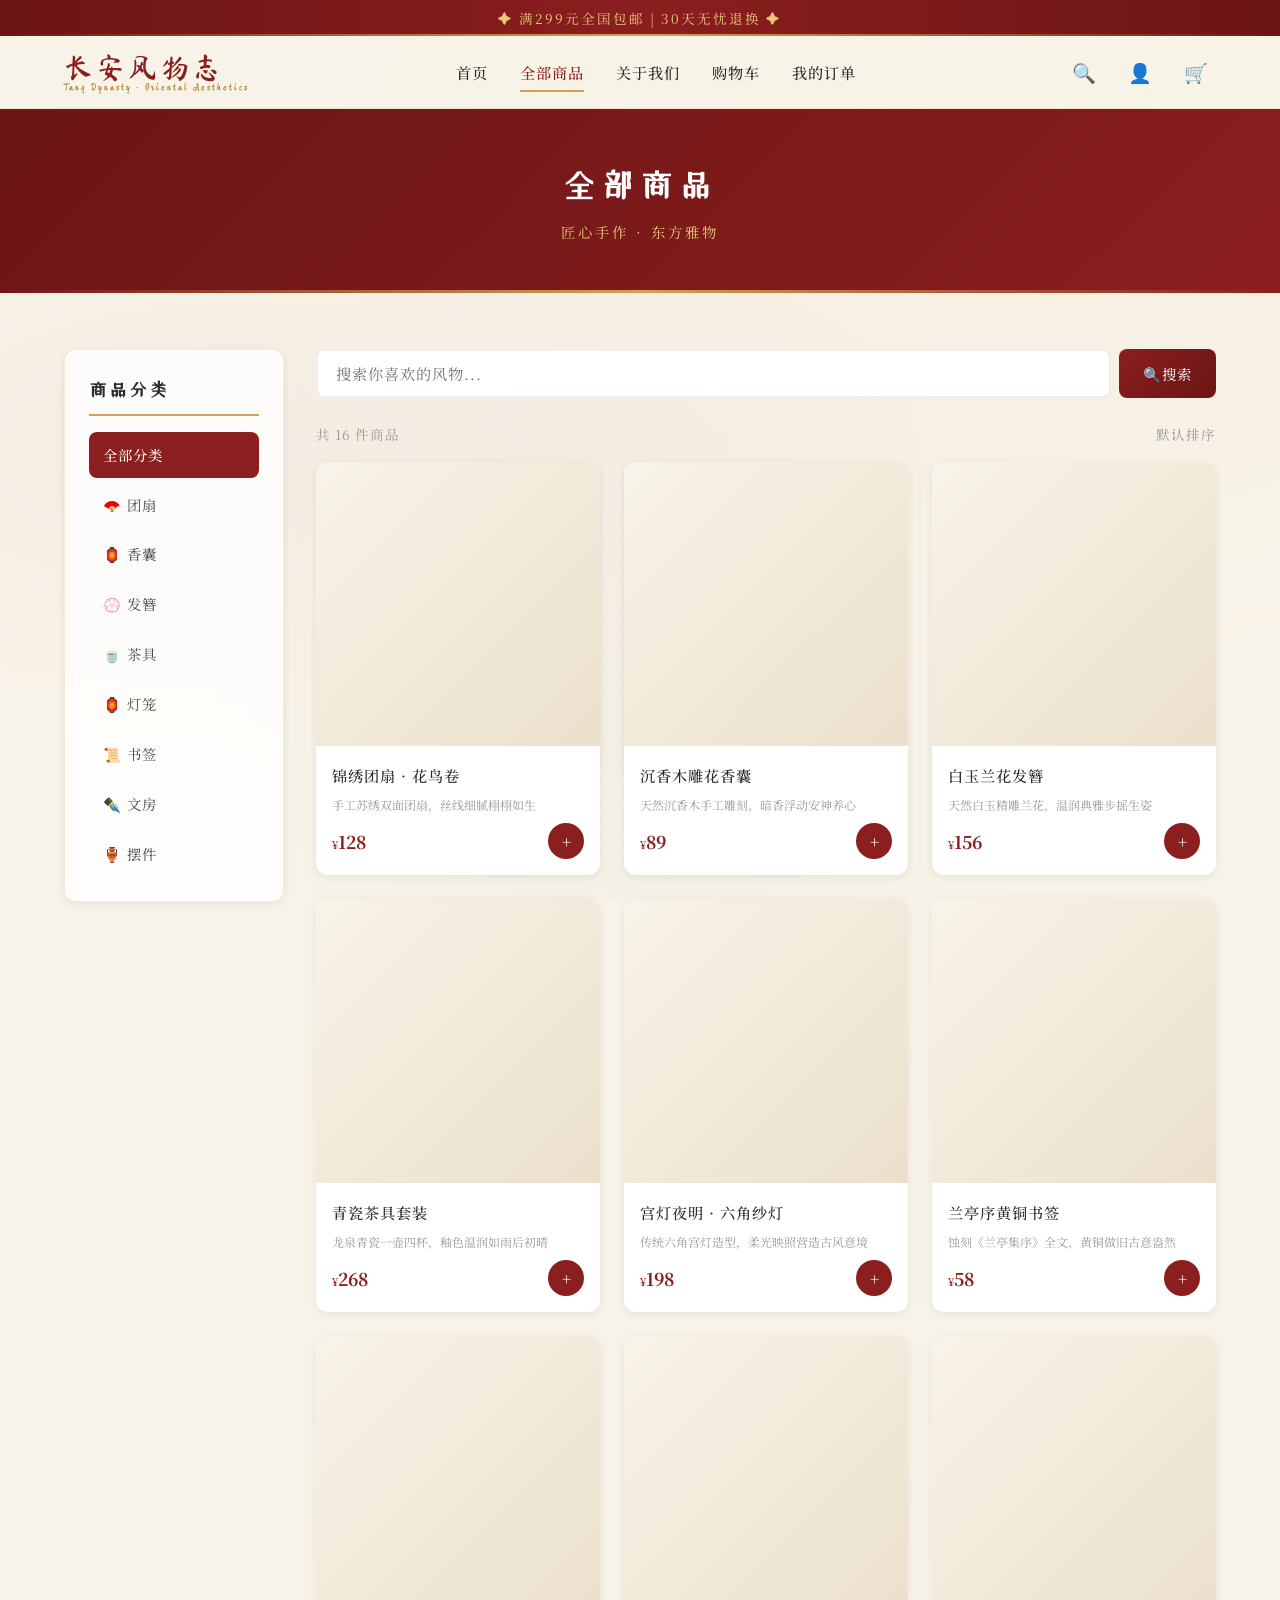
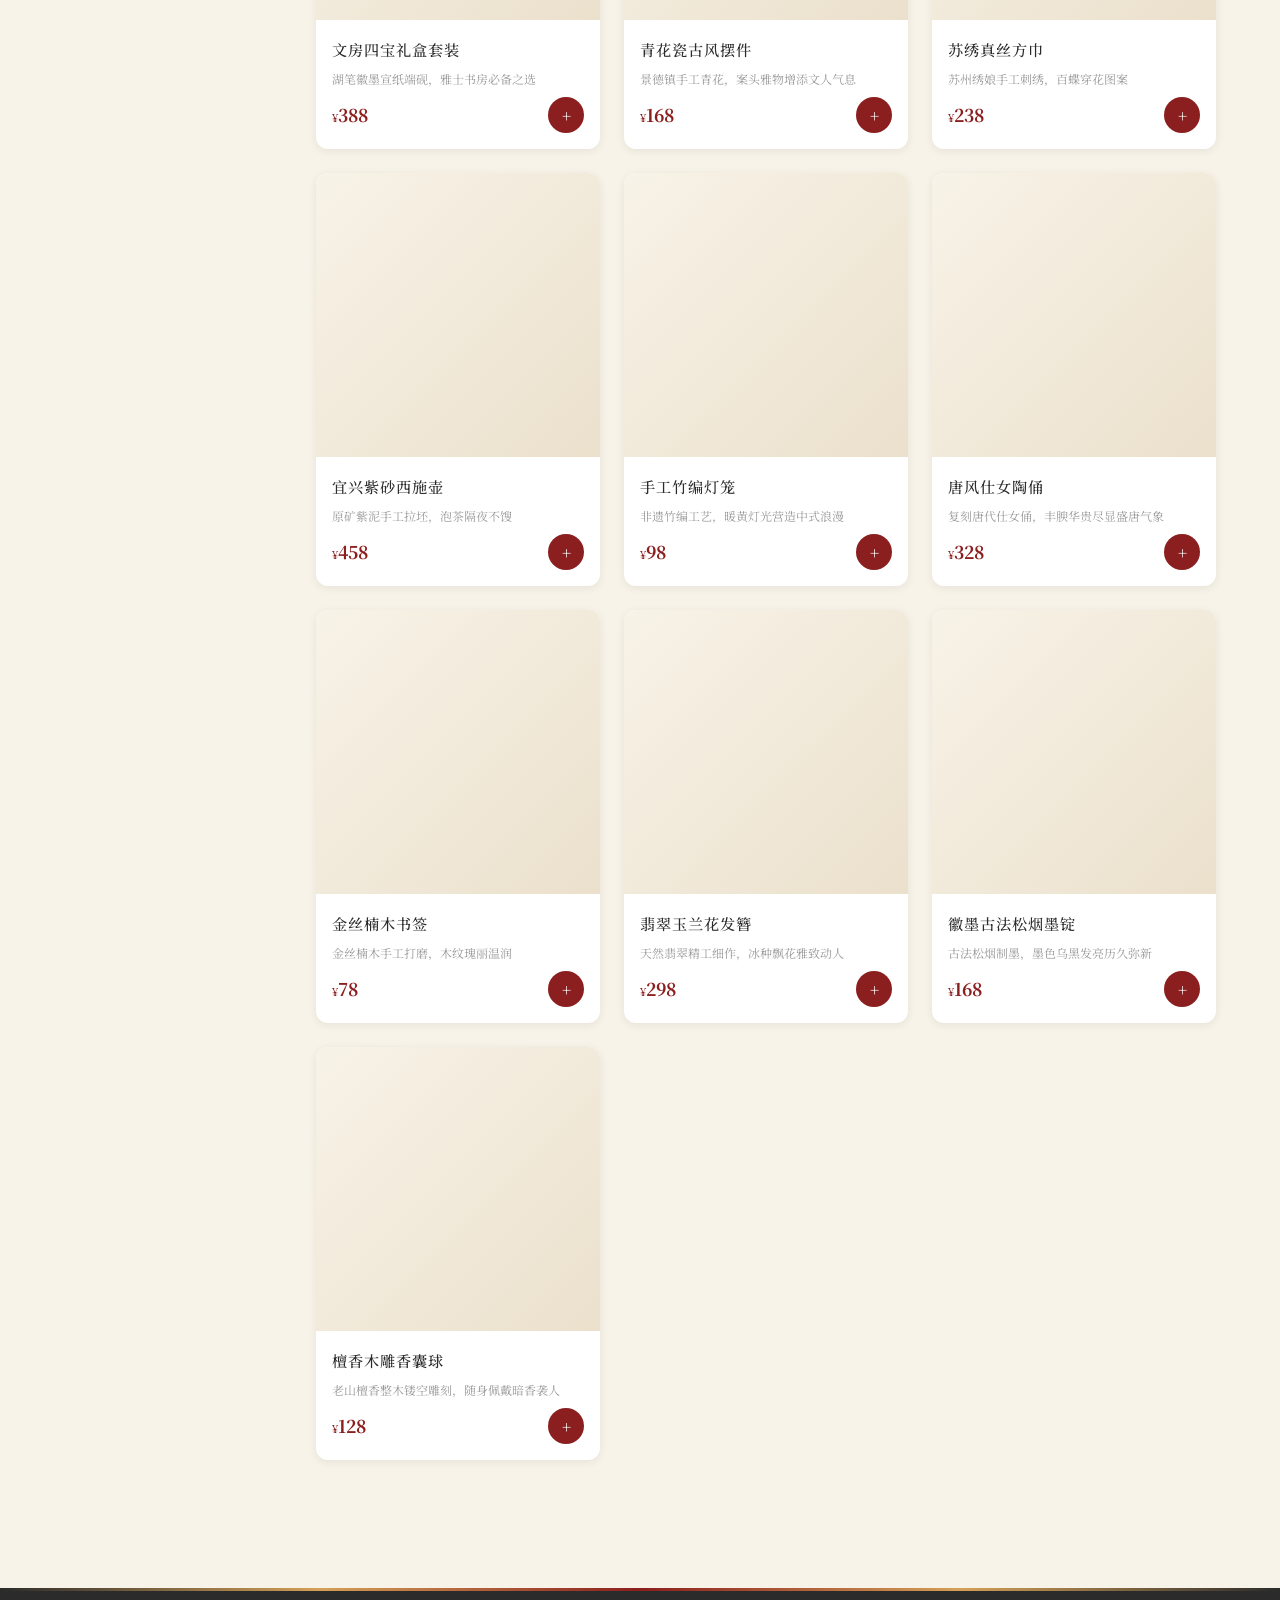
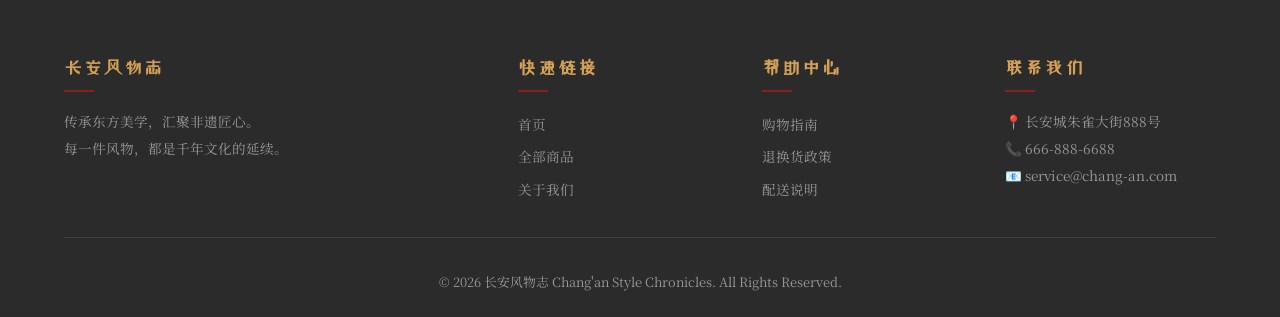
==== pages/products.html @ 7e583ea1 "Add files via upload" ====
<!DOCTYPE html>
<html lang="zh-CN">
<head>
  <meta charset="UTF-8">
  <meta name="viewport" content="width=device-width, initial-scale=1.0">
  <title>全部商品 - 长安风物志</title>
  <link rel="stylesheet" href="../css/style.css">
  <link rel="stylesheet" href="../css/products.css">
</head>
<body>

  <!-- 顶部公告栏 -->
  <div class="announcement-bar">
    <span>✦ 满299元全国包邮 | 30天无忧退换 ✦</span>
  </div>

  <!-- 导航栏 -->
  <header class="main-header">
    <div class="container">
      <a href="../index.html" class="logo">
        <img src="../images/logo/logo.png" alt="长安风物志" onerror="this.style.display='none'">
        <span class="logo-text">长安风物志<span class="logo-sub">Tang Dynasty · Oriental Aesthetics</span></span>
      </a>
      <nav class="main-nav">
        <a href="../index.html">首页</a>
        <a href="products.html" class="active">全部商品</a>
        <a href="about.html">关于我们</a>
        <a href="cart.html">购物车</a>
        <a href="order.html">我的订单</a>
      </nav>
      <div class="nav-actions">
        <a href="products.html" class="nav-icon" title="搜索"><img src="../images/icons/search.svg" alt="搜索" style="width:22px;height:22px;" onerror="this.outerHTML='🔍'"></a>
        <a href="login.html" class="nav-icon" title="登录"><img src="../images/icons/user.svg" alt="用户" style="width:22px;height:22px;" onerror="this.outerHTML='👤'"></a>
        <a href="cart.html" class="nav-icon" title="购物车">
          <img src="../images/icons/cart.svg" alt="购物车" style="width:22px;height:22px;" onerror="this.outerHTML='🛒'">
          <span class="cart-badge" id="cart-count">0</span>
        </a>
        <button class="mobile-menu-btn" aria-label="菜单">
          <span></span><span></span><span></span>
        </button>
      </div>
    </div>
  </header>

  <main>
    <!-- 页面标题 -->
    <section class="page-banner">
      <div class="container">
        <h1>全部商品</h1>
        <p>匠心手作 · 东方雅物</p>
      </div>
    </section>

    <div class="container">
      <div class="products-layout">
        <!-- 左侧分类栏 -->
        <aside class="sidebar">
          <h3>商品分类</h3>
          <ul class="category-list" id="categoryList">
            <li><a href="#" class="category-item active" data-category="all">全部分类</a></li>
            <li><a href="#" class="category-item" data-category="fan">🪭 团扇</a></li>
            <li><a href="#" class="category-item" data-category="sachet">🏮 香囊</a></li>
            <li><a href="#" class="category-item" data-category="hairpin">💮 发簪</a></li>
            <li><a href="#" class="category-item" data-category="tea">🍵 茶具</a></li>
            <li><a href="#" class="category-item" data-category="lantern">🏮 灯笼</a></li>
            <li><a href="#" class="category-item" data-category="bookmark">📜 书签</a></li>
            <li><a href="#" class="category-item" data-category="stationery">✒️ 文房</a></li>
            <li><a href="#" class="category-item" data-category="ornament">🏺 摆件</a></li>
          </ul>
        </aside>

        <!-- 右侧商品区 -->
        <div class="products-main">
          <!-- 搜索栏 -->
          <div class="search-bar">
            <input type="text" id="searchInput" placeholder="搜索你喜欢的风物...">
            <button id="searchBtn"><img src="../images/icons/search.svg" alt="" style="width:18px;height:18px;" onerror="this.outerHTML='🔍'">搜索</button>
          </div>

          <!-- 结果信息 -->
          <div class="products-info">
            <span id="resultCount">共 16 件商品</span>
            <span class="sort-hint">默认排序</span>
          </div>

          <!-- 商品网格 -->
          <div class="products-grid" id="productsGrid">
            <!-- 由JS动态渲染 -->
          </div>
        </div>
      </div>
    </div>
  </main>

  <!-- 页脚 -->
  <footer class="main-footer">
    <div class="container">
      <div class="footer-grid">
        <div class="footer-col">
          <h3>长安风物志</h3>
          <p>传承东方美学，汇聚非遗匠心。<br>每一件风物，都是千年文化的延续。</p>
        </div>
        <div class="footer-col">
          <h3>快速链接</h3>
          <a href="../index.html">首页</a>
          <a href="products.html">全部商品</a>
          <a href="about.html">关于我们</a>
        </div>
        <div class="footer-col">
          <h3>帮助中心</h3>
          <a href="#">购物指南</a>
          <a href="#">退换货政策</a>
          <a href="#">配送说明</a>
        </div>
        <div class="footer-col">
          <h3>联系我们</h3>
          <p>📍 长安城朱雀大街888号<br>📞 666-888-6688<br>📧 service@chang-an.com</p>
        </div>
      </div>
      <div class="footer-bottom">
        <p>&copy; 2026 长安风物志 Chang'an Style Chronicles. All Rights Reserved. </p>
      </div>
    </div>
  </footer>

  <script src="../js/storage.js"></script>
  <script src="../js/toast.js"></script>
  <script src="../js/auth.js"></script>
  <script src="../js/main.js"></script>
  <script src="../js/products.js"></script>
</body>
</html>
---- css/style.css ----
/* ============================================================
   长安风物志 - 全局样式表
   主色调：中国红 #8B1E1E | 鎏金色 #D4A056 | 宣纸米白 #F8F3E8 | 墨黑 #2B2B2B
   ============================================================ */

/* --- Google Fonts 中文字体 --- */
@import url('https://fonts.googleapis.com/css2?family=Noto+Serif+SC:wght@400;500;700;900&family=Ma+Shan+Zheng&family=ZCOOL+XiaoWei&display=swap');

/* --- CSS 变量 --- */
:root {
  /* 主色 */
  --red: #8B1E1E;
  --red-dark: #6B1515;
  --red-light: #A33030;
  --gold: #D4A056;
  --gold-light: #E8C97A;
  --gold-dark: #B8873A;
  --cream: #F8F3E8;
  --cream-dark: #EBE0CC;
  --ink: #2B2B2B;
  --ink-light: #4A4A4A;
  --white: #FFFFFF;
  --gray: #999999;
  --gray-light: #EEEEEE;

  /* 功能色 */
  --success: #5B8C5A;
  --warning: #E8A840;
  --danger: #C04040;
  --info: #6B8EA0;

  /* 字体 */
  --font-body: 'Noto Serif SC', 'SimSun', 'STSong', serif;
  --font-decorative: 'Ma Shan Zheng', 'STKaiti', cursive;
  --font-heading: 'ZCOOL XiaoWei', 'Noto Serif SC', 'STKaiti', serif;

  /* 间距 */
  --spacing-xs: 4px;
  --spacing-sm: 8px;
  --spacing-md: 16px;
  --spacing-lg: 24px;
  --spacing-xl: 32px;
  --spacing-2xl: 48px;
  --spacing-3xl: 64px;

  /* 圆角 */
  --radius-sm: 4px;
  --radius-md: 8px;
  --radius-lg: 12px;
  --radius-xl: 16px;
  --radius-round: 50%;

  /* 阴影 */
  --shadow-sm: 0 2px 8px rgba(43, 43, 43, 0.08);
  --shadow-md: 0 4px 16px rgba(43, 43, 43, 0.12);
  --shadow-lg: 0 8px 32px rgba(43, 43, 43, 0.16);
  --shadow-gold: 0 4px 20px rgba(212, 160, 86, 0.3);

  /* 过渡 */
  --transition-fast: 0.2s ease;
  --transition-normal: 0.3s ease;
  --transition-slow: 0.5s ease;

  /* 容器宽度 */
  --container-max: 1200px;
  --header-height: 72px;
}

/* --- CSS Reset --- */
*,
*::before,
*::after {
  margin: 0;
  padding: 0;
  box-sizing: border-box;
}

html {
  font-size: 16px;
  scroll-behavior: smooth;
  -webkit-font-smoothing: antialiased;
  -moz-osx-font-smoothing: grayscale;
}

body {
  font-family: var(--font-body);
  color: var(--ink);
  background-color: var(--cream);
  line-height: 1.8;
  min-height: 100vh;
  /* 宣纸纹理背景 */
  background-image:
    radial-gradient(ellipse at 20% 50%, rgba(139, 30, 30, 0.03) 0%, transparent 50%),
    radial-gradient(ellipse at 80% 20%, rgba(212, 160, 86, 0.04) 0%, transparent 50%),
    radial-gradient(ellipse at 50% 80%, rgba(43, 43, 43, 0.02) 0%, transparent 50%);
  background-attachment: fixed;
}

a {
  text-decoration: none;
  color: inherit;
  transition: color var(--transition-fast);
}

ul, ol {
  list-style: none;
}

img {
  max-width: 100%;
  height: auto;
  display: block;
}

button {
  cursor: pointer;
  border: none;
  outline: none;
  font-family: var(--font-body);
  transition: all var(--transition-normal);
}

input, textarea {
  font-family: var(--font-body);
  outline: none;
  border: none;
}

/* --- 容器 --- */
.container {
  max-width: var(--container-max);
  margin: 0 auto;
  padding: 0 var(--spacing-lg);
}

/* --- 顶部公告栏 --- */
.announcement-bar {
  background: linear-gradient(90deg, var(--red-dark), var(--red), var(--red-dark));
  color: var(--gold-light);
  text-align: center;
  font-size: 0.85rem;
  padding: 6px 0;
  letter-spacing: 2px;
  position: relative;
  overflow: hidden;
}

.announcement-bar::after {
  content: '';
  position: absolute;
  bottom: 0;
  left: 0;
  right: 0;
  height: 2px;
  background: linear-gradient(90deg, transparent, var(--gold), transparent);
}

.announcement-bar span {
  animation: announcementFade 3s ease-in-out infinite;
}

@keyframes announcementFade {
  0%, 100% { opacity: 0.7; }
  50% { opacity: 1; }
}

/* --- 导航栏 --- */
.main-header {
  background: rgba(248, 243, 232, 0.92);
  backdrop-filter: blur(12px);
  -webkit-backdrop-filter: blur(12px);
  border-bottom: 1px solid rgba(212, 160, 86, 0.25);
  position: sticky;
  top: 0;
  z-index: 1000;
  transition: all var(--transition-normal);
}

.main-header.scrolled {
  box-shadow: var(--shadow-md);
  background: rgba(248, 243, 232, 0.98);
}

.main-header .container {
  display: flex;
  align-items: center;
  justify-content: space-between;
  height: var(--header-height);
}

/* Logo */
.logo {
  display: flex;
  align-items: center;
  gap: var(--spacing-sm);
}

.logo img {
  height: 48px;
  width: auto;
}

.logo-text {
  font-family: var(--font-decorative);
  font-size: 1.8rem;
  color: var(--red);
  letter-spacing: 3px;
  line-height: 1;
}

.logo-sub {
  font-size: 0.65rem;
  color: var(--gold-dark);
  letter-spacing: 2px;
  display: block;
}

/* 导航链接 */
.main-nav {
  display: flex;
  align-items: center;
  gap: var(--spacing-xl);
}

.main-nav a {
  font-size: 0.95rem;
  color: var(--ink);
  letter-spacing: 1px;
  position: relative;
  padding: 4px 0;
  font-weight: 500;
}

.main-nav a::after {
  content: '';
  position: absolute;
  bottom: -2px;
  left: 0;
  width: 0;
  height: 2px;
  background: var(--gold);
  transition: width var(--transition-normal);
}

.main-nav a:hover {
  color: var(--red);
}

.main-nav a:hover::after,
.main-nav a.active::after {
  width: 100%;
}

.main-nav a.active {
  color: var(--red);
}

/* 导航右侧图标 */
.nav-actions {
  display: flex;
  align-items: center;
  gap: var(--spacing-md);
}

.nav-icon {
  width: 40px;
  height: 40px;
  display: flex;
  align-items: center;
  justify-content: center;
  border-radius: var(--radius-round);
  transition: all var(--transition-normal);
  font-size: 1.2rem;
  color: var(--ink);
  position: relative;
}

.nav-icon:hover {
  background: rgba(212, 160, 86, 0.15);
  color: var(--red);
}

/* 购物车角标 */
.cart-badge {
  position: absolute;
  top: -2px;
  right: -2px;
  background: var(--red);
  color: var(--white);
  font-size: 0.7rem;
  min-width: 18px;
  height: 18px;
  border-radius: 9px;
  display: flex;
  align-items: center;
  justify-content: center;
  font-weight: 700;
  padding: 0 4px;
}

/* 移动端菜单按钮 */
.mobile-menu-btn {
  display: none;
  flex-direction: column;
  gap: 5px;
  background: none;
  padding: 8px;
}

.mobile-menu-btn span {
  width: 24px;
  height: 2px;
  background: var(--ink);
  border-radius: 2px;
  transition: all var(--transition-normal);
}

/* --- 页脚 --- */
.main-footer {
  background: var(--ink);
  color: var(--cream);
  padding: var(--spacing-3xl) 0 var(--spacing-lg);
  margin-top: var(--spacing-3xl);
  position: relative;
}

.main-footer::before {
  content: '';
  position: absolute;
  top: 0;
  left: 0;
  right: 0;
  height: 3px;
  background: linear-gradient(90deg, transparent, var(--gold), var(--red), var(--gold), transparent);
}

.footer-grid {
  display: grid;
  grid-template-columns: 2fr 1fr 1fr 1fr;
  gap: var(--spacing-xl);
}

.footer-col h3 {
  font-family: var(--font-heading);
  font-size: 1.1rem;
  color: var(--gold);
  margin-bottom: var(--spacing-md);
  letter-spacing: 2px;
  padding-bottom: var(--spacing-sm);
  position: relative;
}

.footer-col h3::after {
  content: '';
  position: absolute;
  bottom: 0;
  left: 0;
  width: 30px;
  height: 2px;
  background: var(--red);
}

.footer-col p {
  font-size: 0.85rem;
  color: var(--gray);
  line-height: 2;
}

.footer-col a {
  display: block;
  font-size: 0.85rem;
  color: var(--gray);
  padding: 4px 0;
  transition: all var(--transition-fast);
}

.footer-col a:hover {
  color: var(--gold);
  padding-left: 4px;
}

.footer-bottom {
  text-align: center;
  padding-top: var(--spacing-xl);
  margin-top: var(--spacing-xl);
  border-top: 1px solid rgba(255, 255, 255, 0.1);
  font-size: 0.8rem;
  color: var(--gray);
}

/* --- 通用按钮 --- */
.btn {
  display: inline-flex;
  align-items: center;
  justify-content: center;
  gap: var(--spacing-sm);
  padding: 10px 28px;
  border-radius: var(--radius-md);
  font-size: 0.95rem;
  font-weight: 500;
  letter-spacing: 1px;
  transition: all var(--transition-normal);
  cursor: pointer;
  border: 2px solid transparent;
}

.btn-primary {
  background: linear-gradient(135deg, var(--red), var(--red-dark));
  color: var(--white);
  box-shadow: 0 4px 15px rgba(139, 30, 30, 0.3);
}

.btn-primary:hover {
  background: linear-gradient(135deg, var(--red-light), var(--red));
  box-shadow: 0 6px 20px rgba(139, 30, 30, 0.4);
  transform: translateY(-2px);
}

.btn-gold {
  background: linear-gradient(135deg, var(--gold), var(--gold-dark));
  color: var(--white);
  box-shadow: 0 4px 15px rgba(212, 160, 86, 0.3);
}

.btn-gold:hover {
  background: linear-gradient(135deg, var(--gold-light), var(--gold));
  box-shadow: 0 6px 20px rgba(212, 160, 86, 0.4);
  transform: translateY(-2px);
}

.btn-outline {
  background: transparent;
  border: 2px solid var(--gold);
  color: var(--gold-dark);
}

.btn-outline:hover {
  background: var(--gold);
  color: var(--white);
  transform: translateY(-2px);
}

.btn-ghost {
  background: transparent;
  border: 2px solid var(--gray-light);
  color: var(--ink-light);
}

.btn-ghost:hover {
  border-color: var(--gold);
  color: var(--gold-dark);
}

.btn-sm {
  padding: 6px 16px;
  font-size: 0.8rem;
}

.btn-lg {
  padding: 14px 40px;
  font-size: 1.1rem;
  border-radius: var(--radius-lg);
}

/* --- 区块标题 --- */
.section-header {
  text-align: center;
  margin-bottom: var(--spacing-2xl);
}

.section-header .section-label {
  display: inline-block;
  font-family: var(--font-decorative);
  font-size: 1.2rem;
  color: var(--gold-dark);
  letter-spacing: 4px;
  margin-bottom: var(--spacing-sm);
}

.section-label-decorated::before,
.section-label-decorated::after {
  content: '◆';
  font-size: 0.5rem;
  vertical-align: middle;
  margin: 0 var(--spacing-sm);
  color: var(--gold);
}

.section-header h2 {
  font-family: var(--font-heading);
  font-size: 2rem;
  color: var(--ink);
  letter-spacing: 3px;
  margin-bottom: var(--spacing-sm);
}

.section-header .section-desc {
  color: var(--gray);
  font-size: 0.9rem;
  letter-spacing: 1px;
}

.section-header .section-line {
  display: block;
  width: 60px;
  height: 2px;
  background: linear-gradient(90deg, transparent, var(--gold), transparent);
  margin: var(--spacing-md) auto 0;
}

/* --- 商品卡片（通用） --- */
.product-card {
  background: var(--white);
  border-radius: var(--radius-lg);
  overflow: hidden;
  box-shadow: var(--shadow-sm);
  transition: all var(--transition-normal);
  position: relative;
}

.product-card:hover {
  transform: translateY(-6px);
  box-shadow: var(--shadow-lg);
}

.product-card .card-img {
  position: relative;
  overflow: hidden;
  aspect-ratio: 1 / 1;
  background: var(--cream-dark);
}

.product-card .card-img img {
  width: 100%;
  height: 100%;
  object-fit: cover;
  transition: transform var(--transition-slow);
}

.product-card:hover .card-img img {
  transform: scale(1.08);
}

.product-card .card-tag {
  position: absolute;
  top: 12px;
  left: 12px;
  background: var(--red);
  color: var(--white);
  font-size: 0.7rem;
  padding: 3px 10px;
  border-radius: var(--radius-sm);
  letter-spacing: 1px;
}

.product-card .card-tag.new {
  background: var(--gold-dark);
}

.product-card .card-tag.hot {
  background: var(--red);
}

.product-card .card-fav {
  position: absolute;
  top: 12px;
  right: 12px;
  width: 36px;
  height: 36px;
  border-radius: var(--radius-round);
  background: rgba(255, 255, 255, 0.9);
  display: flex;
  align-items: center;
  justify-content: center;
  font-size: 1rem;
  color: var(--gray);
  transition: all var(--transition-fast);
  cursor: pointer;
  border: none;
}

.product-card .card-fav:hover,
.product-card .card-fav.active {
  color: var(--red);
  transform: scale(1.15);
}

.product-card .card-info {
  padding: var(--spacing-md);
}

.product-card .card-name {
  font-size: 0.95rem;
  font-weight: 500;
  color: var(--ink);
  margin-bottom: 4px;
  letter-spacing: 1px;
  white-space: nowrap;
  overflow: hidden;
  text-overflow: ellipsis;
}

.product-card .card-desc {
  font-size: 0.75rem;
  color: var(--gray);
  margin-bottom: var(--spacing-sm);
  white-space: nowrap;
  overflow: hidden;
  text-overflow: ellipsis;
}

.product-card .card-bottom {
  display: flex;
  align-items: center;
  justify-content: space-between;
}

.product-card .card-price {
  font-size: 1.1rem;
  font-weight: 700;
  color: var(--red);
}

.product-card .card-price .unit {
  font-size: 0.7rem;
  font-weight: 400;
}

.product-card .card-price .original {
  font-size: 0.75rem;
  color: var(--gray);
  text-decoration: line-through;
  margin-left: 6px;
  font-weight: 400;
}

.product-card .card-cart-btn {
  width: 36px;
  height: 36px;
  border-radius: var(--radius-round);
  background: var(--red);
  color: var(--white);
  display: flex;
  align-items: center;
  justify-content: center;
  font-size: 1rem;
  transition: all var(--transition-fast);
  border: none;
  cursor: pointer;
}

.product-card .card-cart-btn:hover {
  background: var(--gold-dark);
  transform: rotate(90deg);
}

/* --- 返回顶部按钮 --- */
.back-to-top {
  position: fixed;
  bottom: 32px;
  right: 32px;
  width: 48px;
  height: 48px;
  border-radius: var(--radius-round);
  background: rgba(139, 30, 30, 0.85);
  color: var(--white);
  display: flex;
  align-items: center;
  justify-content: center;
  font-size: 1.2rem;
  cursor: pointer;
  box-shadow: var(--shadow-md);
  opacity: 0;
  visibility: hidden;
  transform: translateY(20px);
  transition: all var(--transition-normal);
  z-index: 999;
  border: 2px solid var(--gold);
}

.back-to-top.show {
  opacity: 1;
  visibility: visible;
  transform: translateY(0);
}

.back-to-top:hover {
  background: var(--red);
  transform: translateY(-4px);
  box-shadow: var(--shadow-gold);
}

/* --- Toast 提示弹窗 --- */
.toast-overlay {
  position: fixed;
  top: 0;
  left: 0;
  right: 0;
  z-index: 9999;
  display: flex;
  justify-content: center;
  pointer-events: none;
}

.toast {
  margin-top: 100px;
  background: var(--ink);
  color: var(--white);
  padding: 12px 28px;
  border-radius: var(--radius-md);
  font-size: 0.9rem;
  letter-spacing: 1px;
  box-shadow: var(--shadow-lg);
  opacity: 0;
  transform: translateY(-16px);
  transition: all var(--transition-normal);
  pointer-events: auto;
}

.toast.show {
  opacity: 1;
  transform: translateY(0);
}

.toast-success { background: var(--success); }
.toast-error   { background: var(--danger); }
.toast-info    { background: var(--ink); }
.toast-warning { background: var(--warning); color: var(--ink); }

/* --- 用户下拉菜单 --- */
.nav-user-area {
  position: relative;
}

.nav-user-icon {
  display: flex !important;
  align-items: center;
  justify-content: center;
  background: var(--red) !important;
  color: var(--white) !important;
  font-weight: 700;
}

.user-avatar-text {
  font-size: 0.9rem;
  line-height: 1;
}

.user-dropdown {
  display: none;
  position: absolute;
  top: 100%;
  right: 0;
  margin-top: 8px;
  background: rgba(255, 255, 255, 0.96);
  backdrop-filter: blur(12px);
  border: 1px solid rgba(212, 160, 86, 0.3);
  border-radius: var(--radius-md);
  box-shadow: var(--shadow-lg);
  min-width: 160px;
  padding: var(--spacing-sm) 0;
  z-index: 1001;
}

.nav-user-area:hover .user-dropdown {
  display: block;
  animation: dropdownIn 0.2s ease;
}

@keyframes dropdownIn {
  from { opacity: 0; transform: translateY(-6px); }
  to   { opacity: 1; transform: translateY(0); }
}

.dropdown-greeting {
  display: block;
  padding: 8px 18px 10px;
  font-size: 0.8rem;
  color: var(--gray);
  border-bottom: 1px solid var(--gray-light);
  margin-bottom: 4px;
  letter-spacing: 1px;
}

.user-dropdown a {
  display: block;
  padding: 8px 18px;
  font-size: 0.85rem;
  color: var(--ink-light);
  letter-spacing: 1px;
  transition: all var(--transition-fast);
}

.user-dropdown a:hover {
  background: rgba(212, 160, 86, 0.1);
  color: var(--red);
}

.logout-link {
  border-top: 1px solid var(--gray-light);
  margin-top: 4px;
  padding-top: 10px !important;
  color: var(--danger) !important;
}

/* --- 响应式布局 --- */

/* 平板 */
@media (max-width: 992px) {
  :root {
    --header-height: 64px;
  }

  .footer-grid {
    grid-template-columns: 1fr 1fr;
  }

  .section-header h2 {
    font-size: 1.6rem;
  }
}

/* 手机 */
@media (max-width: 768px) {
  :root {
    --header-height: 56px;
  }

  html {
    font-size: 15px;
  }

  .main-nav {
    display: none;
    position: fixed;
    top: var(--header-height);
    left: 0;
    right: 0;
    background: rgba(248, 243, 232, 0.98);
    backdrop-filter: blur(10px);
    flex-direction: column;
    padding: var(--spacing-lg);
    gap: var(--spacing-md);
    box-shadow: var(--shadow-md);
    border-bottom: 2px solid var(--gold);
  }

  .main-nav.open {
    display: flex;
  }

  .mobile-menu-btn {
    display: flex;
  }

  /* 手机端导航栏精简 */
  .logo img {
    height: 32px;
  }

  .logo-text {
    font-size: 1.2rem;
    letter-spacing: 1px;
  }

  .logo-sub {
    display: none;
  }

  /* 手机端隐藏搜索图标（商品页已有搜索框） */
  .nav-icon img[alt="搜索"],
  .nav-icon[href*="products"][title="搜索"] {
    display: none;
  }

  .nav-icon {
    width: 34px;
    height: 34px;
    font-size: 1rem;
  }

  .footer-grid {
    grid-template-columns: 1fr;
    text-align: center;
  }

  .footer-col h3::after {
    left: 50%;
    transform: translateX(-50%);
  }

  .back-to-top {
    bottom: 20px;
    right: 20px;
    width: 40px;
    height: 40px;
    font-size: 1rem;
  }
}

@media (max-width: 480px) {
  .container {
    padding: 0 var(--spacing-md);
  }

  .section-header h2 {
    font-size: 1.4rem;
    letter-spacing: 2px;
  }
}
---- css/products.css ----
/* ============================================================
   长安风物志 - 商品展示页样式
   ============================================================ */

/* 页面 Banner */
.page-banner {
  background: linear-gradient(135deg, var(--red-dark), var(--red));
  padding: var(--spacing-2xl) 0;
  text-align: center;
  color: var(--white);
  margin-bottom: var(--spacing-xl);
  position: relative;
}

.page-banner::after {
  content: '';
  position: absolute;
  bottom: 0;
  left: 0;
  right: 0;
  height: 3px;
  background: linear-gradient(90deg, transparent, var(--gold), transparent);
}

.page-banner h1 {
  font-family: var(--font-heading);
  font-size: 2rem;
  letter-spacing: 6px;
  margin-bottom: var(--spacing-xs);
}

.page-banner p {
  font-size: 0.9rem;
  color: var(--gold-light);
  letter-spacing: 3px;
}

/* 商品页布局 */
.products-layout {
  display: grid;
  grid-template-columns: 220px 1fr;
  gap: var(--spacing-xl);
  padding: var(--spacing-lg) 0 var(--spacing-3xl);
}

/* ========== 左侧分类栏 ========== */
.sidebar {
  position: sticky;
  top: calc(var(--header-height) + 20px);
  align-self: start;
  background: rgba(255, 255, 255, 0.8);
  backdrop-filter: blur(8px);
  border-radius: var(--radius-lg);
  padding: var(--spacing-lg);
  border: 1px solid rgba(212, 160, 86, 0.2);
  box-shadow: var(--shadow-sm);
}

.sidebar h3 {
  font-family: var(--font-heading);
  font-size: 1.1rem;
  color: var(--ink);
  letter-spacing: 2px;
  margin-bottom: var(--spacing-md);
  padding-bottom: var(--spacing-sm);
  border-bottom: 2px solid var(--gold);
}

.category-list {
  display: flex;
  flex-direction: column;
  gap: 4px;
}

.category-item {
  display: block;
  padding: 10px 14px;
  border-radius: var(--radius-md);
  font-size: 0.9rem;
  color: var(--ink-light);
  transition: all var(--transition-fast);
  letter-spacing: 1px;
}

.category-item:hover {
  background: rgba(212, 160, 86, 0.1);
  color: var(--gold-dark);
}

.category-item.active {
  background: var(--red);
  color: var(--white);
  font-weight: 500;
}

/* ========== 搜索栏 ========== */
.search-bar {
  display: flex;
  gap: var(--spacing-sm);
  margin-bottom: var(--spacing-lg);
}

.search-bar input {
  flex: 1;
  padding: 12px 18px;
  border: 2px solid var(--gray-light);
  border-radius: var(--radius-md);
  font-size: 0.95rem;
  letter-spacing: 1px;
  transition: all var(--transition-normal);
  background: var(--white);
}

.search-bar input:focus {
  border-color: var(--gold);
  box-shadow: 0 0 0 4px rgba(212, 160, 86, 0.1);
}

.search-bar button {
  display: inline-flex;
  align-items: center;
  gap: 4px;
  padding: 12px 24px;
  background: linear-gradient(135deg, var(--red), var(--red-dark));
  color: var(--white);
  border-radius: var(--radius-md);
  font-size: 0.9rem;
  letter-spacing: 1px;
  border: none;
  cursor: pointer;
  transition: all var(--transition-normal);
}

.search-bar button:hover {
  background: linear-gradient(135deg, var(--red-light), var(--red));
  box-shadow: 0 4px 12px rgba(139, 30, 30, 0.3);
}

/* 结果信息 */
.products-info {
  display: flex;
  justify-content: space-between;
  align-items: center;
  margin-bottom: var(--spacing-md);
  font-size: 0.85rem;
  color: var(--gray);
  letter-spacing: 1px;
}

/* 商品网格 */
.products-grid {
  display: grid;
  grid-template-columns: repeat(3, 1fr);
  gap: var(--spacing-lg);
}

/* 无结果提示 */
.no-result {
  grid-column: 1 / -1;
  text-align: center;
  padding: var(--spacing-3xl) 0;
  color: var(--gray);
  font-size: 1rem;
  letter-spacing: 2px;
}

.no-result .no-result-icon {
  font-size: 3rem;
  display: block;
  margin-bottom: var(--spacing-md);
}

/* 响应式 */
@media (max-width: 992px) {
  .products-layout {
    grid-template-columns: 180px 1fr;
  }

  .products-grid {
    grid-template-columns: repeat(2, 1fr);
  }
}

@media (max-width: 768px) {
  .products-layout {
    grid-template-columns: 1fr;
  }

  .sidebar {
    position: static;
  }

  .category-list {
    flex-direction: row;
    flex-wrap: wrap;
    gap: 6px;
  }

  .category-item {
    padding: 6px 14px;
    font-size: 0.8rem;
  }

  .products-grid {
    grid-template-columns: repeat(2, 1fr);
    gap: var(--spacing-md);
  }
}

@media (max-width: 480px) {
  .products-grid {
    gap: var(--spacing-sm);
  }
}
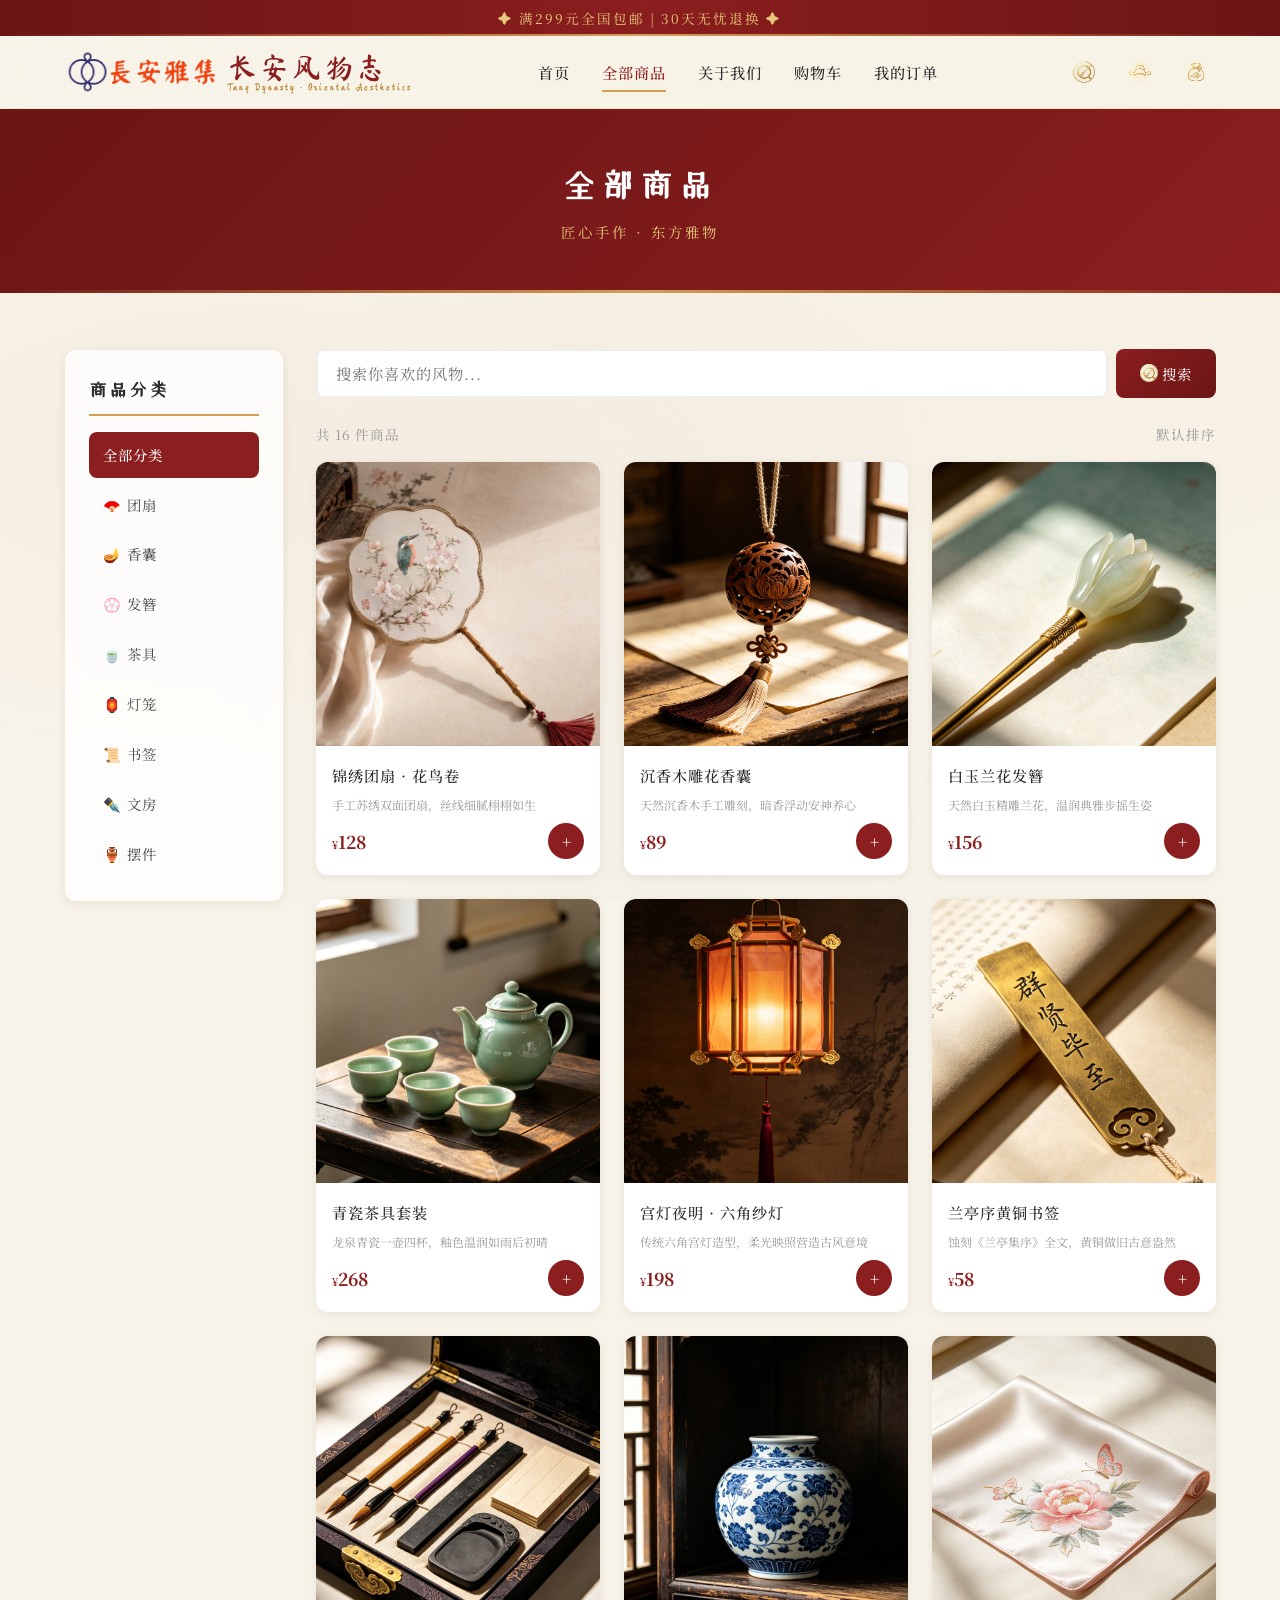
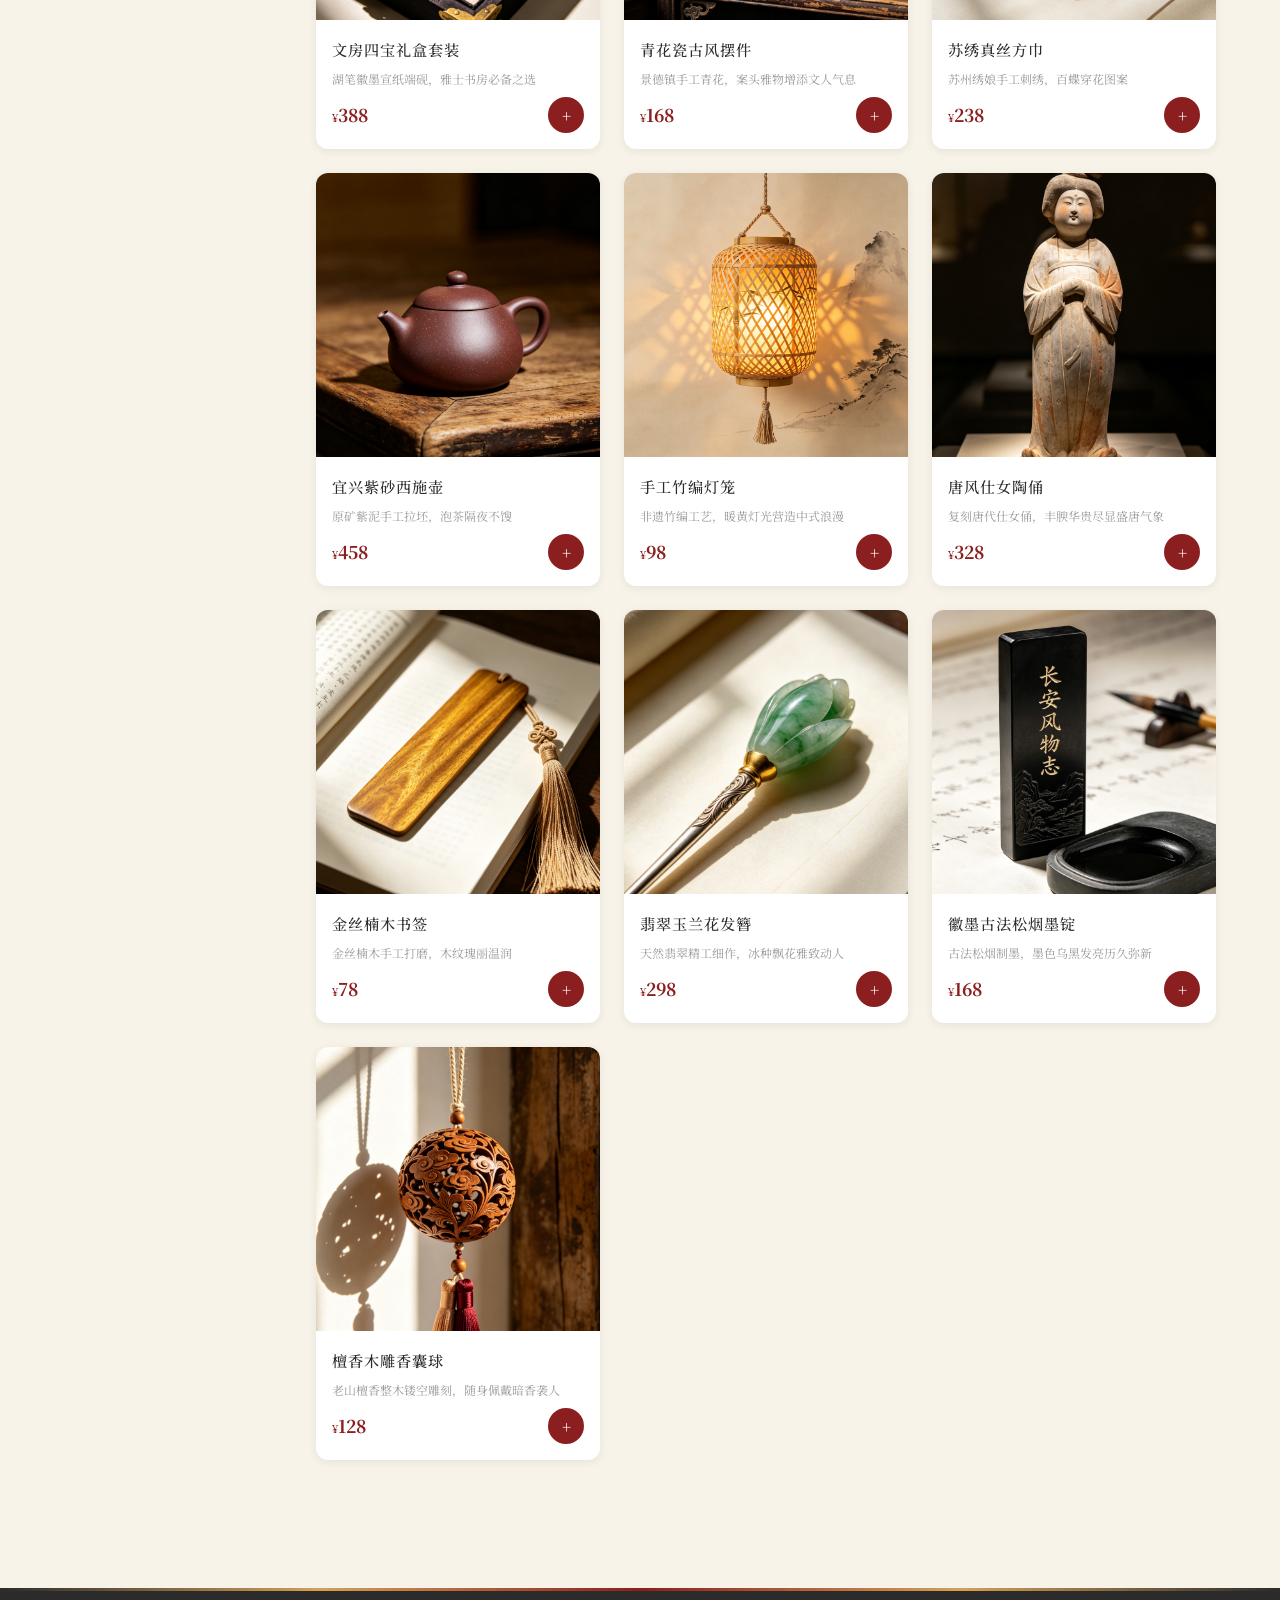
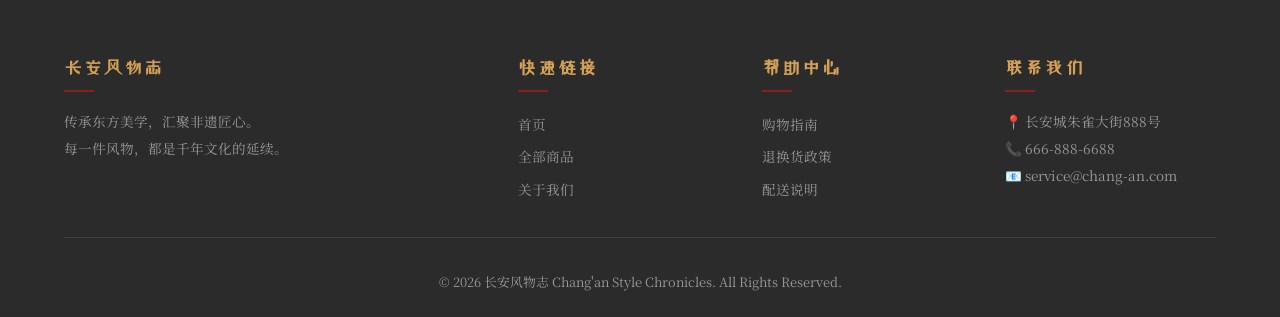
==== commit 3ed8723b: "Change icon for '香囊' category from lantern to lamp" ====
--- a/pages/products.html
+++ b/pages/products.html
@@ -59,7 +59,7 @@
           <ul class="category-list" id="categoryList">
             <li><a href="#" class="category-item active" data-category="all">全部分类</a></li>
             <li><a href="#" class="category-item" data-category="fan">🪭 团扇</a></li>
-            <li><a href="#" class="category-item" data-category="sachet">🏮 香囊</a></li>
+            <li><a href="#" class="category-item" data-category="sachet">🪔 香囊</a></li>
             <li><a href="#" class="category-item" data-category="hairpin">💮 发簪</a></li>
             <li><a href="#" class="category-item" data-category="tea">🍵 茶具</a></li>
             <li><a href="#" class="category-item" data-category="lantern">🏮 灯笼</a></li>
